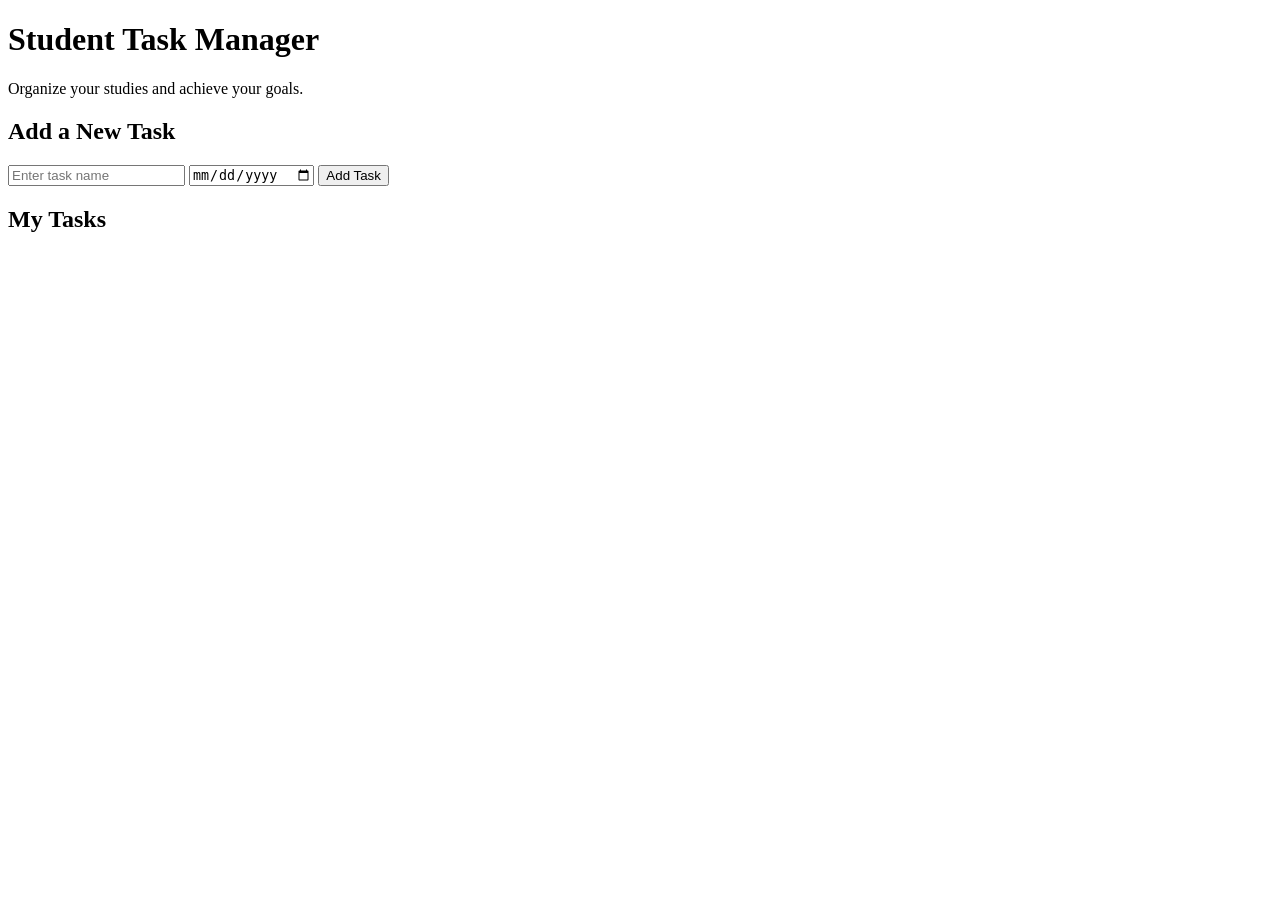
==== index.html @ 302abc86 "added a paragraph" ====
<!DOCTYPE html>
<html lang="en">
<head>
    <meta charset="UTF-8">
    <meta name="viewport" content="width=device-width, initial-scale=1.0">
    <title>Student Task Manager</title>
    <link rel="stylesheet" href="style.css">
</head>
<body>

    <header>
        <h1>Student Task Manager</h1>
        <p>Organize your studies and achieve your goals.</p>
    </header>

    <main>
        <section class="task-form">
            <h2>Add a New Task</h2>

            <form id="task-form">
                <input
                    type="text"
                    id="task-title"
                    placeholder="Enter task name"
                    required
                >

                <input
                    type="date"
                    id="task-deadline"
                    required
                >

                <button type="submit">Add Task</button>
            </form>
        </section>

        <section class="tasks">
            <h2>My Tasks</h2>
            <ul id="task-list"></ul>
        </section>
    </main>

    <script src="script.js"></script>
</body>
</html>
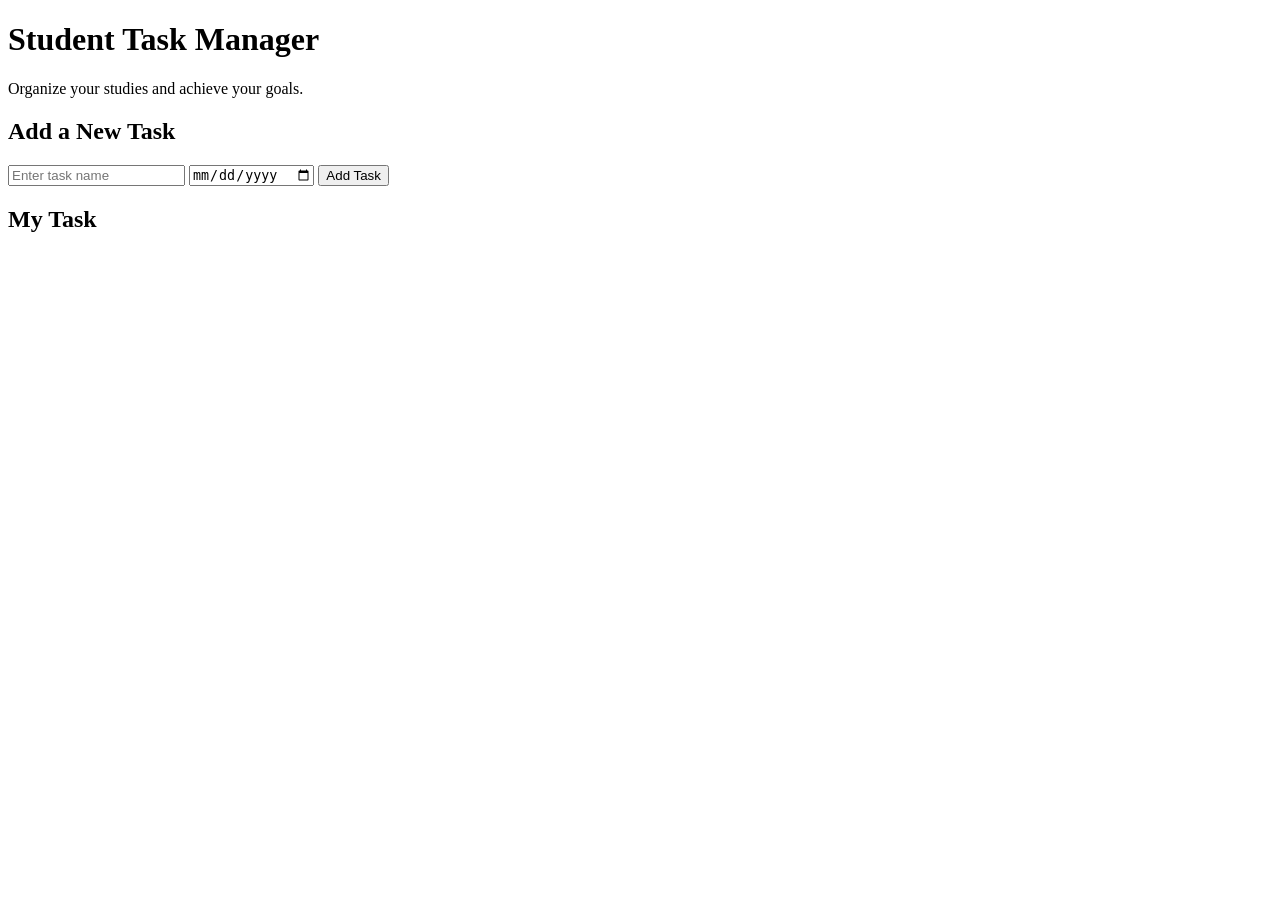
==== commit 8a7ce48e: "added tasks" ====
--- a/index.html
+++ b/index.html
@@ -36,7 +36,7 @@
         </section>
 
         <section class="tasks">
-            <h2>My Tasks</h2>
+            <h2>My Task</h2>
             <ul id="task-list"></ul>
         </section>
     </main>
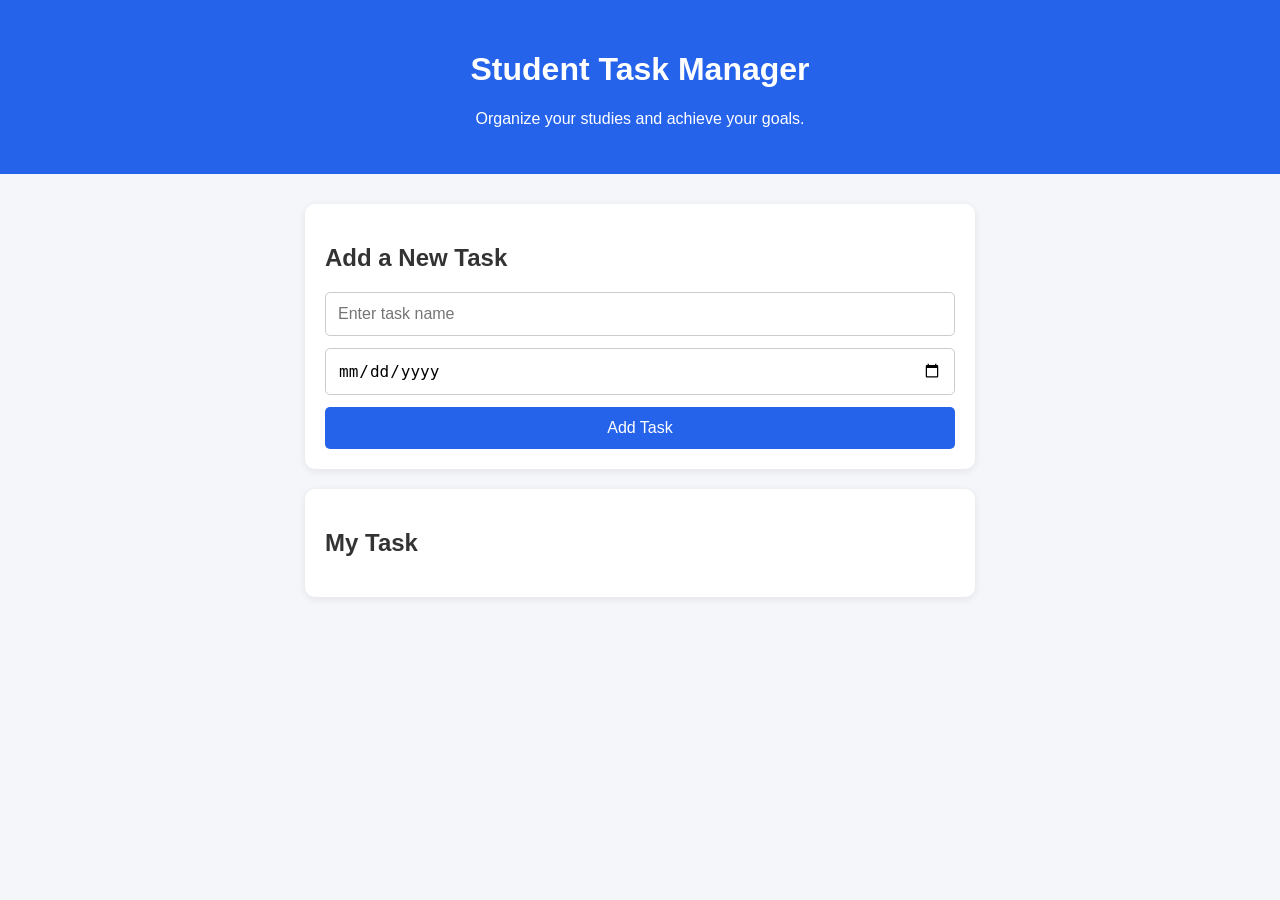
==== commit c2987f25: "fixed styles name" ====
--- a/index.html
+++ b/index.html
@@ -4,7 +4,7 @@
     <meta charset="UTF-8">
     <meta name="viewport" content="width=device-width, initial-scale=1.0">
     <title>Student Task Manager</title>
-    <link rel="stylesheet" href="style.css">
+    <link rel="stylesheet" href="styles.css">
 </head>
 <body>
 
@@ -45,4 +45,3 @@
 </body>
 </html>
 
-
--- a/styles.css
+++ b/styles.css
@@ -0,0 +1,122 @@
+* {
+    box-sizing: border-box;
+}
+
+body {
+    font-family: Arial, sans-serif;
+    background-color: #f4f6f9;
+    margin: 0;
+    color: #333;
+}
+
+header {
+    background-color: #2563eb;
+    color: white;
+    text-align: center;
+    padding: 30px 15px;
+}
+
+main {
+    max-width: 700px;
+    margin: 30px auto;
+    padding: 0 15px;
+}
+
+.task-form,
+.tasks {
+    background-color: white;
+    padding: 20px;
+    margin-bottom: 20px;
+    border-radius: 10px;
+    box-shadow: 0 2px 8px rgba(0, 0, 0, 0.08);
+}
+
+form {
+    display: flex;
+    flex-direction: column;
+    gap: 12px;
+}
+
+input,
+button {
+    padding: 12px;
+    font-size: 16px;
+    border-radius: 5px;
+}
+
+input {
+    border: 1px solid #ccc;
+}
+
+button {
+    background-color: #2563eb;
+    color: white;
+    border: none;
+    cursor: pointer;
+}
+
+button:hover {
+    background-color: #1d4ed8;
+}
+
+ul {
+    list-style: none;
+    padding: 0;
+}
+
+li {
+    display: flex;
+    justify-content: space-between;
+    align-items: center;
+    gap: 10px;
+    padding: 12px;
+    margin-bottom: 10px;
+    background-color: #f4f6f9;
+    border-radius: 5px;
+}
+
+li.completed .task-name {
+    text-decoration: line-through;
+    color: #777;
+}
+
+.task-details {
+    overflow-wrap: anywhere;
+}
+
+.task-name {
+    font-weight: bold;
+}
+
+.task-deadline {
+    display: block;
+    margin-top: 5px;
+    font-size: 13px;
+    color: #666;
+}
+
+.task-actions {
+    display: flex;
+    gap: 5px;
+    flex-shrink: 0;
+}
+
+.task-actions button {
+    font-size: 12px;
+    padding: 8px;
+}
+
+.complete-btn {
+    background-color: #16a34a;
+}
+
+.delete-btn {
+    background-color: #dc2626;
+}
+
+@media (max-width: 480px) {
+    li {
+        align-items: flex-start;
+        flex-direction: column;
+    }
+}
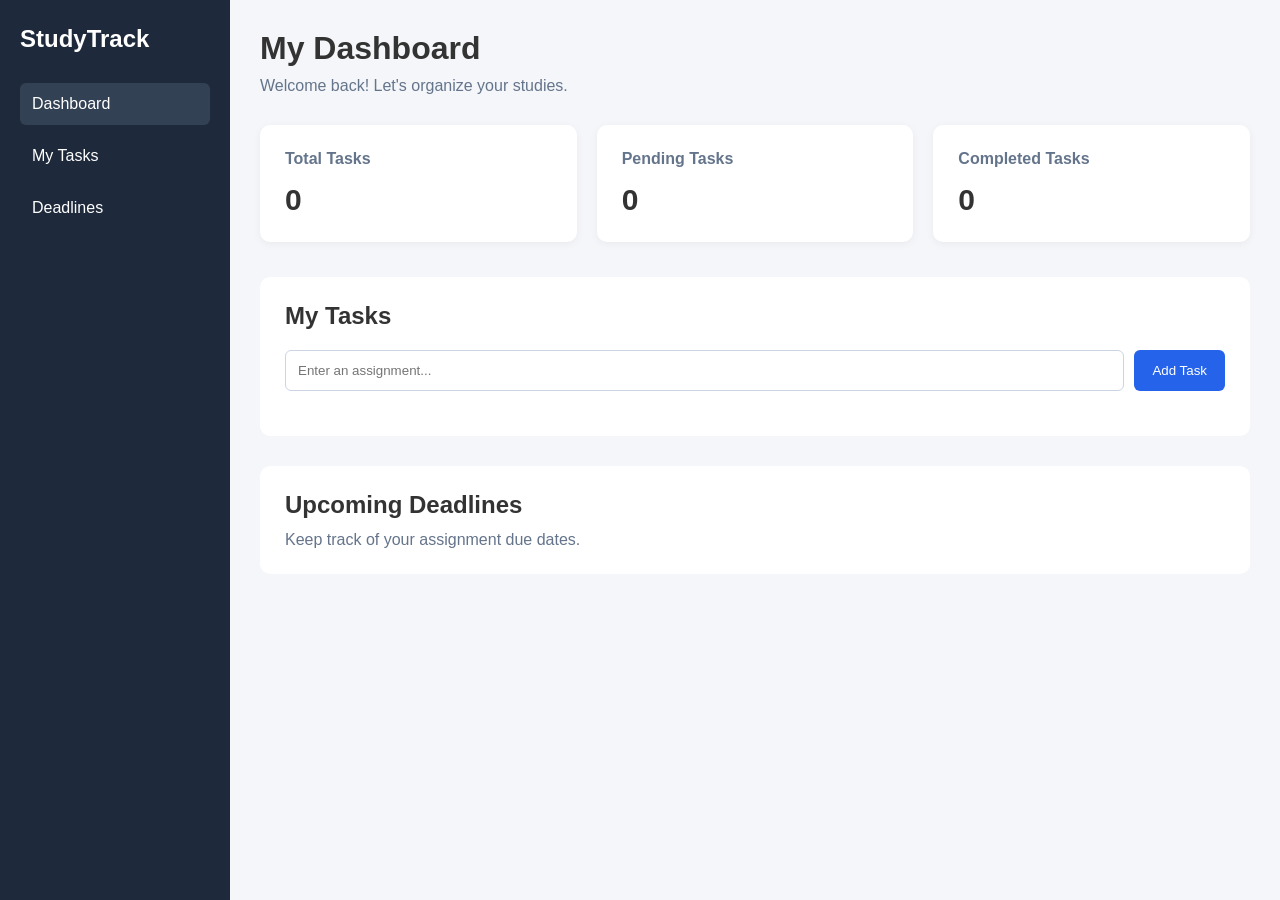
==== commit 8c7997cb: "connected my css with html" ====
--- a/index.html
+++ b/index.html
@@ -1,47 +1,82 @@
+
 <!DOCTYPE html>
 <html lang="en">
 <head>
     <meta charset="UTF-8">
     <meta name="viewport" content="width=device-width, initial-scale=1.0">
+
     <title>Student Task Manager</title>
+
     <link rel="stylesheet" href="styles.css">
 </head>
+
 <body>
 
-    <header>
-        <h1>Student Task Manager</h1>
-        <p>Organize your studies and achieve your goals.</p>
-    </header>
+    <aside class="sidebar">
+        <h2>StudyTrack</h2>
 
-    <main>
-        <section class="task-form">
-            <h2>Add a New Task</h2>
+        <nav>
+            <a href="#" class="active">Dashboard</a>
+            <a href="#tasks">My Tasks</a>
+            <a href="#deadlines">Deadlines</a>
+        </nav>
+    </aside>
 
-            <form id="task-form">
+    <main class="main-content">
+
+        <header>
+            <h1>My Dashboard</h1>
+            <p>Welcome back! Let's organize your studies.</p>
+        </header>
+
+        <section class="summary-cards">
+
+            <div class="card">
+                <h3>Total Tasks</h3>
+                <p id="totalTasks">0</p>
+            </div>
+
+            <div class="card">
+                <h3>Pending Tasks</h3>
+                <p id="pendingTasks">0</p>
+            </div>
+
+            <div class="card">
+                <h3>Completed Tasks</h3>
+                <p id="completedTasks">0</p>
+            </div>
+
+        </section>
+
+        <section class="task-section" id="tasks">
+
+            <h2>My Tasks</h2>
+
+            <form id="taskForm">
                 <input
                     type="text"
-                    id="task-title"
-                    placeholder="Enter task name"
-                    required
-                >
-
-                <input
-                    type="date"
-                    id="task-deadline"
+                    id="taskInput"
+                    placeholder="Enter an assignment..."
                     required
                 >
 
                 <button type="submit">Add Task</button>
             </form>
+
+            <ul id="taskList"></ul>
+
         </section>
 
-        <section class="tasks">
-            <h2>My Task</h2>
-            <ul id="task-list"></ul>
+        <section id="deadlines">
+            <h2>Upcoming Deadlines</h2>
+            <p>Keep track of your assignment due dates.</p>
         </section>
+
     </main>
 
     <script src="script.js"></script>
+
 </body>
 </html>
 
+
--- a/styles.css
+++ b/styles.css
@@ -1,57 +1,118 @@
+
 * {
+    margin: 0;
+    padding: 0;
     box-sizing: border-box;
 }
 
 body {
     font-family: Arial, sans-serif;
     background-color: #f4f6f9;
-    margin: 0;
     color: #333;
+    display: flex;
+}
+
+/* Sidebar */
+.sidebar {
+    width: 230px;
+    min-height: 100vh;
+    background-color: #1e293b;
+    color: white;
+    padding: 25px 20px;
+}
+
+.sidebar h2 {
+    margin-bottom: 30px;
+}
+
+.sidebar nav a {
+    display: block;
+    color: white;
+    text-decoration: none;
+    padding: 12px;
+    margin-bottom: 10px;
+    border-radius: 6px;
+}
+
+.sidebar nav a:hover,
+.sidebar nav a.active {
+    background-color: #334155;
+}
+
+/* Main content */
+.main-content {
+    flex: 1;
+    padding: 30px;
+    min-width: 0;
 }
 
 header {
-    background-color: #2563eb;
-    color: white;
-    text-align: center;
-    padding: 30px 15px;
+    margin-bottom: 30px;
 }
 
-main {
-    max-width: 700px;
-    margin: 30px auto;
-    padding: 0 15px;
+header p {
+    margin-top: 10px;
+    color: #64748b;
 }
 
-.task-form,
-.tasks {
-    background-color: white;
-    padding: 20px;
-    margin-bottom: 20px;
-    border-radius: 10px;
-    box-shadow: 0 2px 8px rgba(0, 0, 0, 0.08);
+/* Summary cards */
+.summary-cards {
+    display: grid;
+    grid-template-columns: repeat(3, minmax(0, 1fr));
+    gap: 20px;
+    margin-bottom: 35px;
 }
 
-form {
-    display: flex;
-    flex-direction: column;
-    gap: 12px;
+.card {
+    background-color: white;
+    padding: 25px;
+    border-radius: 10px;
+    box-shadow: 0 2px 8px rgba(0, 0, 0, 0.05);
 }
 
-input,
-button {
-    padding: 12px;
+.card h3 {
+    color: #64748b;
     font-size: 16px;
-    border-radius: 5px;
 }
 
-input {
-    border: 1px solid #ccc;
+.card p {
+    font-size: 30px;
+    font-weight: bold;
+    margin-top: 15px;
+}
+
+/* Task section */
+.task-section {
+    background-color: white;
+    padding: 25px;
+    border-radius: 10px;
+    margin-bottom: 30px;
+}
+
+.task-section h2 {
+    margin-bottom: 20px;
+}
+
+#taskForm {
+    display: flex;
+    gap: 10px;
+    margin-bottom: 20px;
+}
+
+#taskInput {
+    flex: 1;
+    min-width: 0;
+    padding: 12px;
+    border: 1px solid #cbd5e1;
+    border-radius: 6px;
 }
 
 button {
     background-color: #2563eb;
     color: white;
     border: none;
+    padding: 12px 18px;
+    border-radius: 6px;
     cursor: pointer;
 }
 
@@ -59,64 +120,44 @@
     background-color: #1d4ed8;
 }
 
-ul {
+#taskList {
     list-style: none;
-    padding: 0;
 }
 
-li {
-    display: flex;
-    justify-content: space-between;
-    align-items: center;
-    gap: 10px;
+#taskList li {
     padding: 12px;
-    margin-bottom: 10px;
-    background-color: #f4f6f9;
-    border-radius: 5px;
-}
-
-li.completed .task-name {
-    text-decoration: line-through;
-    color: #777;
-}
-
-.task-details {
+    border-bottom: 1px solid #e2e8f0;
     overflow-wrap: anywhere;
 }
 
-.task-name {
-    font-weight: bold;
+#deadlines {
+    background-color: white;
+    padding: 25px;
+    border-radius: 10px;
 }
 
-.task-deadline {
-    display: block;
-    margin-top: 5px;
-    font-size: 13px;
-    color: #666;
+#deadlines p {
+    margin-top: 12px;
+    color: #64748b;
 }
 
-.task-actions {
-    display: flex;
-    gap: 5px;
-    flex-shrink: 0;
-}
+/* Responsive layout for smaller screens */
+@media (max-width: 700px) {
+    .sidebar {
+        width: 150px;
+        padding: 20px 10px;
+    }
 
-.task-actions button {
-    font-size: 12px;
-    padding: 8px;
-}
+    .main-content {
+        padding: 15px;
+    }
 
-.complete-btn {
-    background-color: #16a34a;
-}
+    .summary-cards {
+        grid-template-columns: 1fr;
+    }
 
-.delete-btn {
-    background-color: #dc2626;
-}
-
-@media (max-width: 480px) {
-    li {
-        align-items: flex-start;
+    #taskForm {
         flex-direction: column;
     }
 }
+
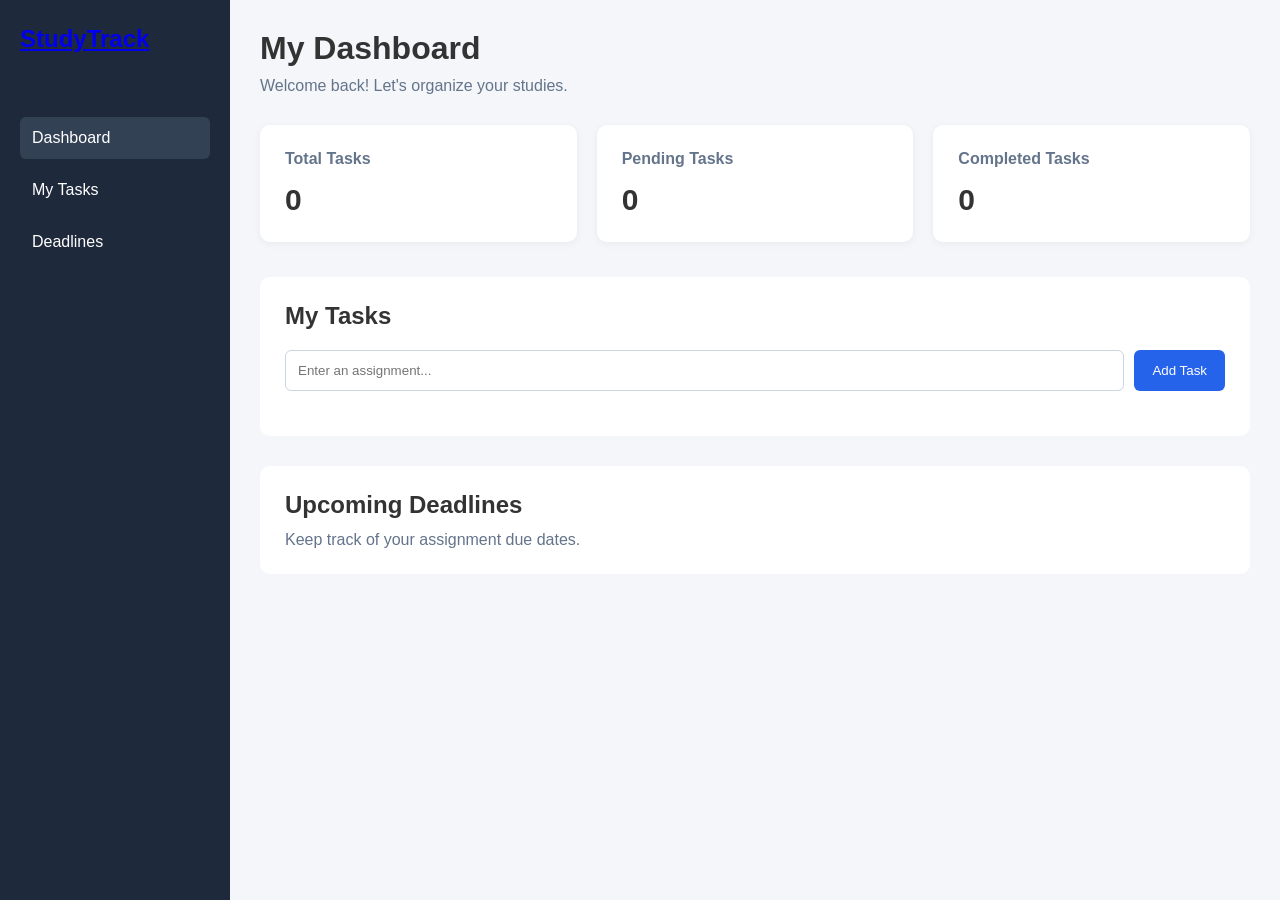
==== commit bbfe64d3: "added a link" ====
--- a/index.html
+++ b/index.html
@@ -8,6 +8,7 @@
     <title>Student Task Manager</title>
 
     <link rel="stylesheet" href="styles.css">
+    <a href="my tasks.html"</a>
 </head>
 
 <body>
--- a/styles.css
+++ b/styles.css
@@ -130,6 +130,39 @@
     overflow-wrap: anywhere;
 }
 
+#taskList .task-item {
+    display: flex;
+    align-items: center;
+    justify-content: space-between;
+    gap: 12px;
+}
+
+#taskList .task-name {
+    display: flex;
+    align-items: center;
+    gap: 10px;
+    min-width: 0;
+}
+
+#taskList .task-name span {
+    overflow-wrap: anywhere;
+}
+
+#taskList .task-item.completed .task-name span {
+    color: #64748b;
+    text-decoration: line-through;
+}
+
+#taskList .delete-btn {
+    flex-shrink: 0;
+    padding: 8px 12px;
+    background-color: #dc2626;
+}
+
+#taskList .delete-btn:hover {
+    background-color: #b91c1c;
+}
+
 #deadlines {
     background-color: white;
     padding: 25px;
@@ -160,4 +193,3 @@
         flex-direction: column;
     }
 }
-
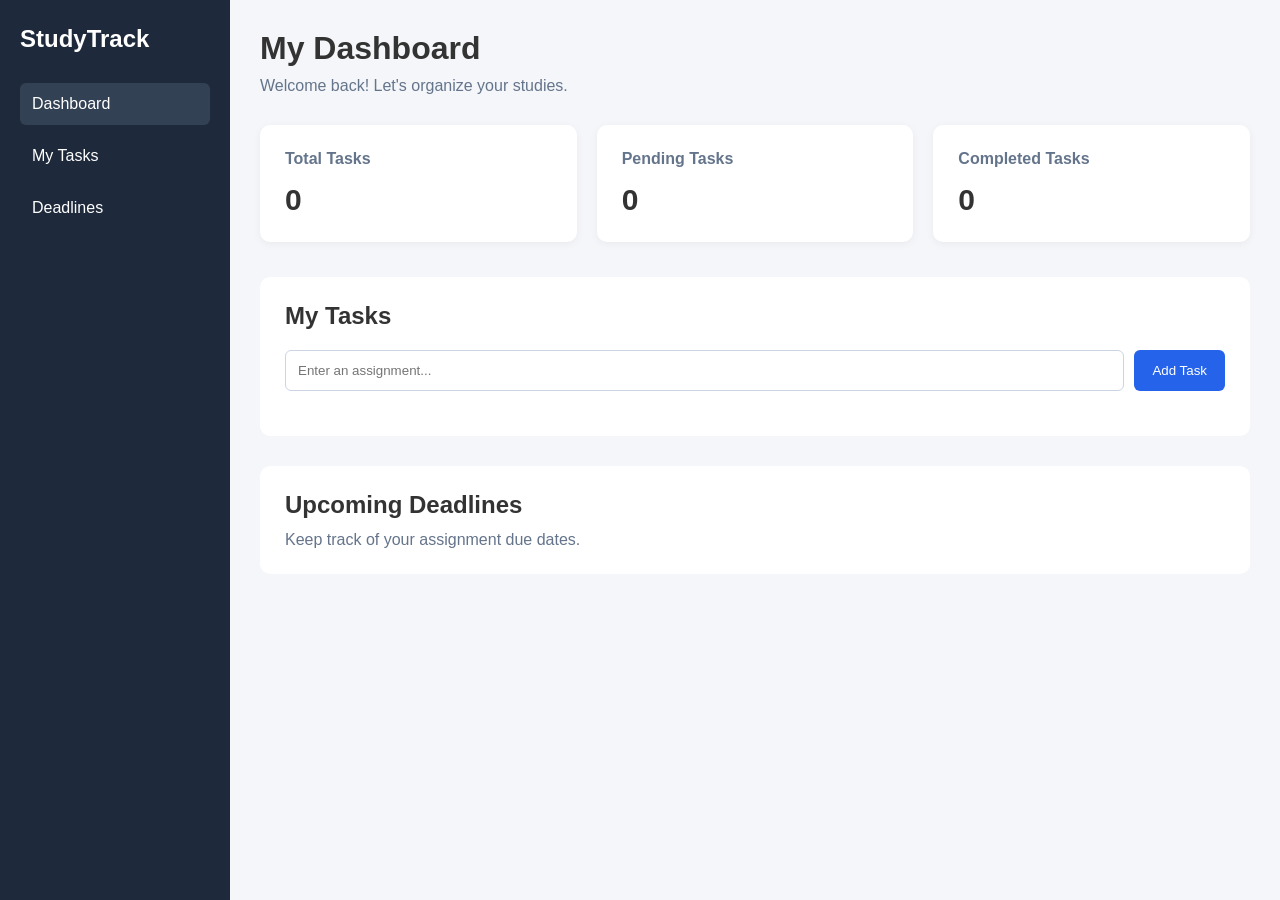
==== commit 281d4572: "added a tag" ====
--- a/index.html
+++ b/index.html
@@ -8,7 +8,7 @@
     <title>Student Task Manager</title>
 
     <link rel="stylesheet" href="styles.css">
-    <a href="my tasks.html"</a>
+    <a href="my tasks.html"></a>
 </head>
 
 <body>
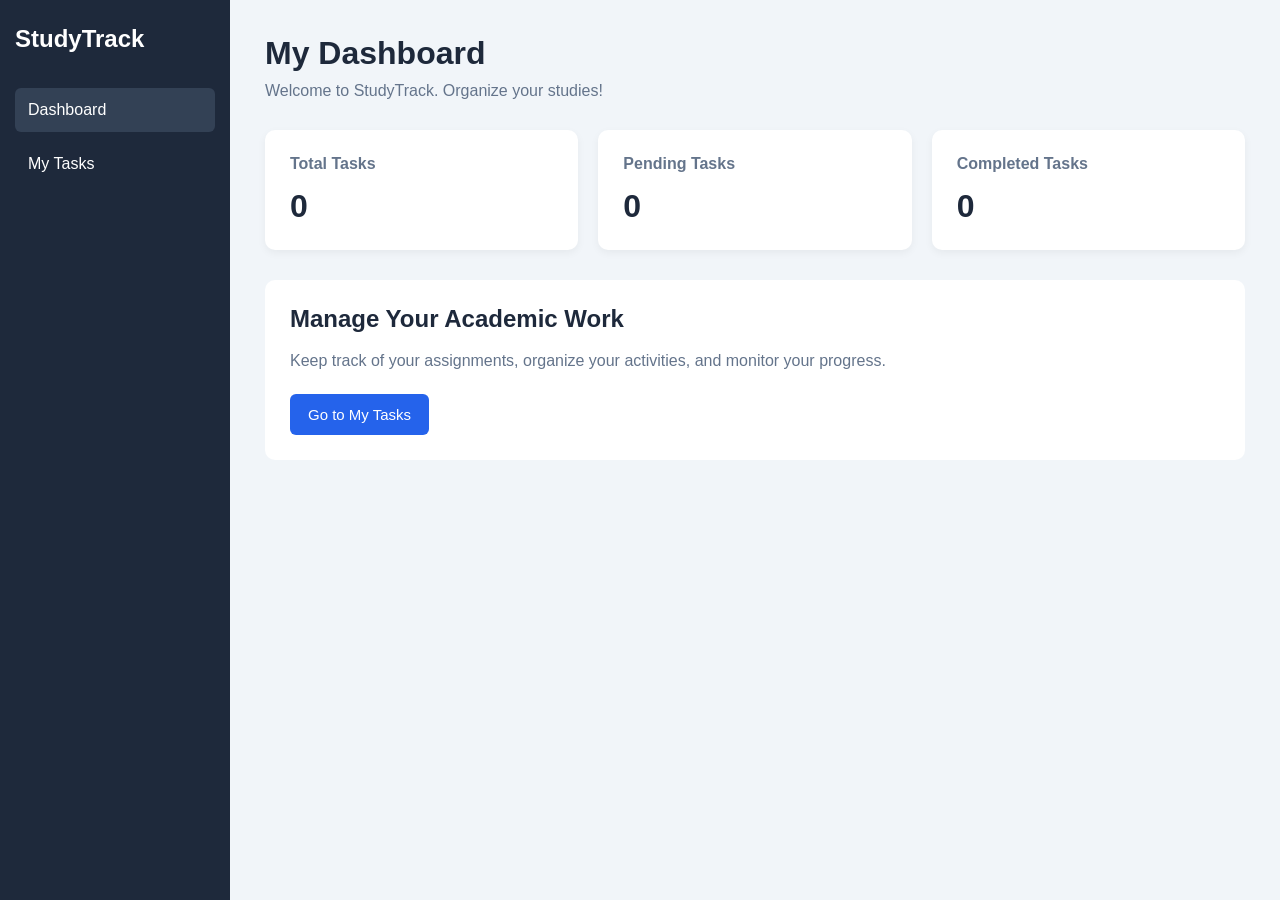
==== commit ed6583a8: "refactor: update project structure and enhance README; add new pages for tasks and deadlines" ====
--- a/index.html
+++ b/index.html
@@ -5,10 +5,10 @@
     <meta charset="UTF-8">
     <meta name="viewport" content="width=device-width, initial-scale=1.0">
 
-    <title>Student Task Manager</title>
+    <title>StudyTrack | Dashboard</title>
 
-    <link rel="stylesheet" href="styles.css">
-    <a href="my tasks.html"></a>
+    <link rel="stylesheet" href="style.css">
+    <script src="script.js" defer></script>
 </head>
 
 <body>
@@ -17,9 +17,8 @@
         <h2>StudyTrack</h2>
 
         <nav>
-            <a href="#" class="active">Dashboard</a>
-            <a href="#tasks">My Tasks</a>
-            <a href="#deadlines">Deadlines</a>
+            <a href="index.html" class="active">Dashboard</a>
+            <a href="tasks.html">My Tasks</a>
         </nav>
     </aside>
 
@@ -27,7 +26,7 @@
 
         <header>
             <h1>My Dashboard</h1>
-            <p>Welcome back! Let's organize your studies.</p>
+            <p>Welcome to StudyTrack. Organize your studies!</p>
         </header>
 
         <section class="summary-cards">
@@ -49,35 +48,21 @@
 
         </section>
 
-        <section class="task-section" id="tasks">
+        <section class="welcome-section">
+            <h2>Manage Your Academic Work</h2>
 
-            <h2>My Tasks</h2>
+            <p>
+                Keep track of your assignments, organize your
+                activities, and monitor your progress.
+            </p>
 
-            <form id="taskForm">
-                <input
-                    type="text"
-                    id="taskInput"
-                    placeholder="Enter an assignment..."
-                    required
-                >
-
-                <button type="submit">Add Task</button>
-            </form>
-
-            <ul id="taskList"></ul>
-
-        </section>
-
-        <section id="deadlines">
-            <h2>Upcoming Deadlines</h2>
-            <p>Keep track of your assignment due dates.</p>
+            <a href="tasks.html" class="button">
+                Go to My Tasks
+            </a>
         </section>
 
     </main>
 
-    <script src="script.js"></script>
-
 </body>
 </html>
 
-
--- a/style.css
+++ b/style.css
@@ -0,0 +1,203 @@
+
+* {
+    margin: 0;
+    padding: 0;
+    box-sizing: border-box;
+}
+
+body {
+    display: flex;
+    min-height: 100vh;
+    font-family: Arial, sans-serif;
+    background-color: #f1f5f9;
+    color: #1e293b;
+}
+
+/* Sidebar */
+
+.sidebar {
+    width: 230px;
+    flex-shrink: 0;
+    background-color: #1e293b;
+    color: white;
+    padding: 25px 15px;
+}
+
+.sidebar h2 {
+    margin-bottom: 35px;
+}
+
+.sidebar nav a {
+    display: block;
+    color: white;
+    text-decoration: none;
+    padding: 13px;
+    margin-bottom: 10px;
+    border-radius: 6px;
+}
+
+.sidebar nav a:hover,
+.sidebar nav a.active {
+    background-color: #334155;
+}
+
+/* Main content */
+
+.main-content {
+    flex: 1;
+    min-width: 0;
+    padding: 35px;
+}
+
+header {
+    margin-bottom: 30px;
+}
+
+header h1 {
+    margin-bottom: 10px;
+}
+
+header p {
+    color: #64748b;
+}
+
+/* Dashboard cards */
+
+.summary-cards {
+    display: grid;
+    grid-template-columns: repeat(3, minmax(0, 1fr));
+    gap: 20px;
+    margin-bottom: 30px;
+}
+
+.card {
+    background-color: white;
+    padding: 25px;
+    border-radius: 10px;
+    box-shadow: 0 3px 8px rgba(0, 0, 0, 0.05);
+}
+
+.card h3 {
+    font-size: 16px;
+    color: #64748b;
+}
+
+.card p {
+    margin-top: 15px;
+    font-size: 32px;
+    font-weight: bold;
+}
+
+/* Welcome section */
+
+.welcome-section,
+.task-section {
+    background-color: white;
+    padding: 25px;
+    border-radius: 10px;
+    margin-bottom: 25px;
+}
+
+.welcome-section h2,
+.task-section h2 {
+    margin-bottom: 15px;
+}
+
+.welcome-section p {
+    color: #64748b;
+    line-height: 1.6;
+    margin-bottom: 20px;
+}
+
+/* Buttons */
+
+.button {
+    display: inline-block;
+    background-color: #2563eb;
+    color: white;
+    border: none;
+    border-radius: 6px;
+    padding: 12px 18px;
+    text-decoration: none;
+    cursor: pointer;
+    font-size: 15px;
+}
+
+.button:hover {
+    background-color: #1d4ed8;
+}
+
+/* Task form */
+
+#taskForm {
+    display: flex;
+    gap: 10px;
+}
+
+#taskInput {
+    flex: 1;
+    min-width: 0;
+    padding: 12px;
+    border: 1px solid #cbd5e1;
+    border-radius: 6px;
+    font-size: 15px;
+}
+
+/* Task list */
+
+#taskList {
+    list-style: none;
+}
+
+#taskList li {
+    display: flex;
+    align-items: center;
+    gap: 12px;
+    padding: 15px 0;
+    border-bottom: 1px solid #e2e8f0;
+}
+
+.task-name {
+    flex: 1;
+    overflow-wrap: anywhere;
+}
+
+.task-name.completed {
+    text-decoration: line-through;
+    color: #64748b;
+}
+
+.delete-button {
+    background-color: #dc2626;
+    color: white;
+    border: none;
+    padding: 8px 12px;
+    border-radius: 5px;
+    cursor: pointer;
+}
+
+#emptyMessage {
+    color: #64748b;
+    margin-top: 10px;
+}
+
+/* Responsive design */
+
+@media (max-width: 700px) {
+    .sidebar {
+        width: 145px;
+        padding: 20px 10px;
+    }
+
+    .main-content {
+        padding: 18px;
+    }
+
+    .summary-cards {
+        grid-template-columns: 1fr;
+    }
+
+    #taskForm {
+        flex-direction: column;
+    }
+}
